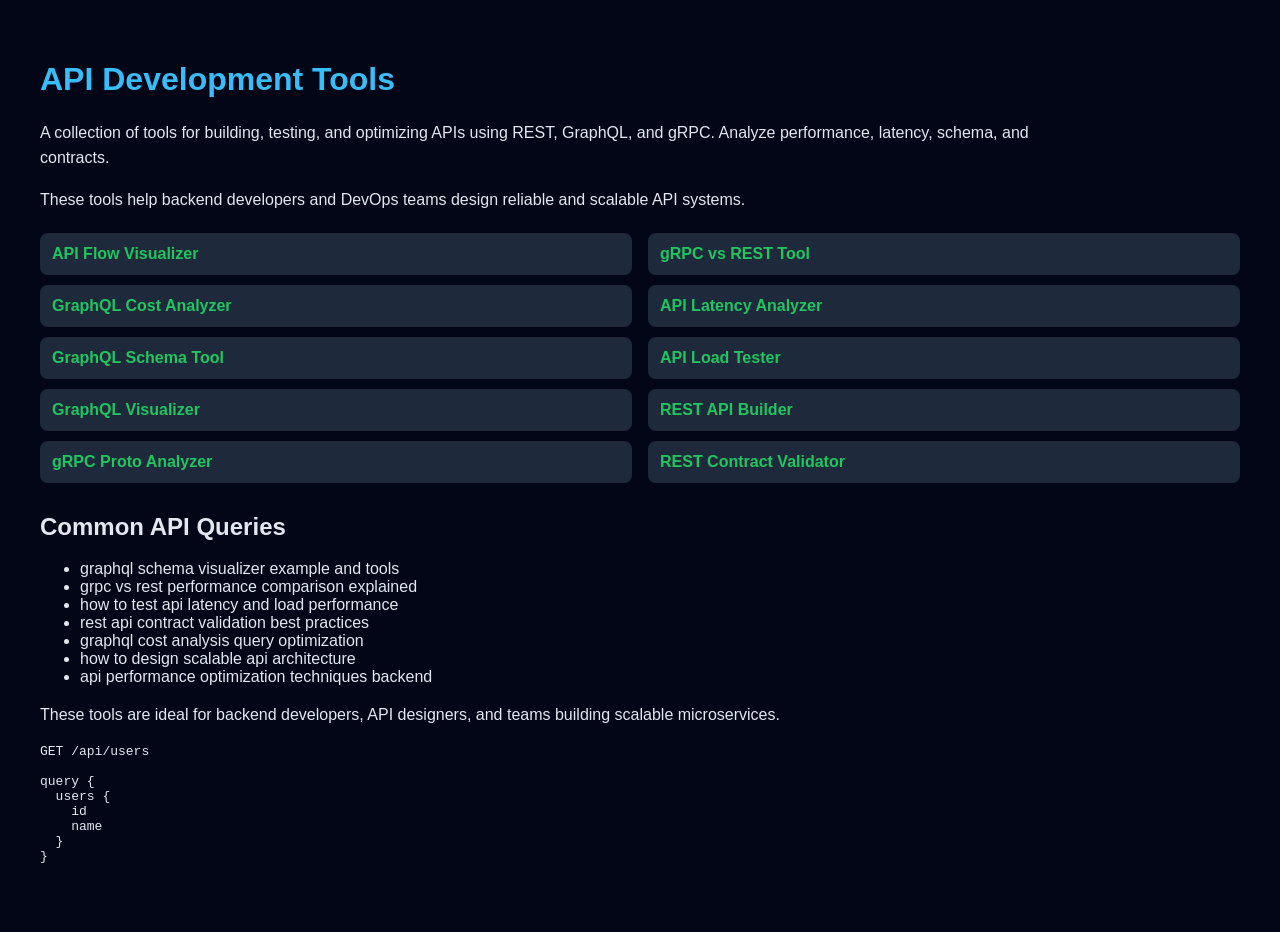
==== index.html @ 24e23ec4 "Initial commit" ====
<!DOCTYPE html>
<html lang="en">
<head>
  <meta charset="UTF-8">
  <title>API Tools – REST, GraphQL, gRPC & Performance Testing</title>
  <meta name="viewport" content="width=device-width, initial-scale=1.0">

  <!-- Google verification -->
  <meta name="google-site-verification" content="QMAlZVgw_jsHfCVlnfvifbkMZy5CKnLXh7m65vo1kLM" />

  <!-- SEO -->
  <meta name="description" content="API tools for REST, GraphQL, and gRPC development. Analyze latency, load, contracts, schema, and performance.">
  <meta name="keywords" content="api tools, graphql schema visualizer, grpc vs rest comparison, api latency testing tool, rest api builder, graphql cost analysis">

  <!-- AdSense -->
  <meta name="google-adsense-account" content="ca-pub-XXXXXXXXXXXXXXXX">

  <!-- Open Graph -->
  <meta property="og:title" content="API Tools – REST, GraphQL & gRPC Analysis">
  <meta property="og:description" content="Build, test, and optimize APIs with performance and schema tools.">
  <meta property="og:type" content="website">

  <style>
    body {
      font-family: Arial, sans-serif;
      background: #020617;
      color: #e2e8f0;
      margin: 0;
      padding: 40px;
    }
    h1 {
      color: #38bdf8;
    }
    p {
      max-width: 1000px;
      line-height: 1.6;
    }
    .tools {
      columns: 2;
      margin-top: 20px;
    }
    .tool {
      background: #1e293b;
      padding: 12px;
      margin-bottom: 10px;
      border-radius: 8px;
      break-inside: avoid;
      transition: 0.2s;
    }
    .tool:hover {
      background: #334155;
    }
    a {
      color: #22c55e;
      text-decoration: none;
      font-weight: bold;
    }
  </style>
</head>
<body>

  <h1>API Development Tools</h1>

  <p>
    A collection of tools for building, testing, and optimizing APIs using REST,
    GraphQL, and gRPC. Analyze performance, latency, schema, and contracts.
  </p>

  <p>
    These tools help backend developers and DevOps teams
    design reliable and scalable API systems.
  </p>

  <div class="tools">

    <div class="tool"><a href="./flow/">API Flow Visualizer</a></div>
    <div class="tool"><a href="./graphql-cost/">GraphQL Cost Analyzer</a></div>
    <div class="tool"><a href="./graphql-schema/">GraphQL Schema Tool</a></div>
    <div class="tool"><a href="./graphql-visualizer/">GraphQL Visualizer</a></div>
    <div class="tool"><a href="./grpc-proto/">gRPC Proto Analyzer</a></div>
    <div class="tool"><a href="./grpc-rest/">gRPC vs REST Tool</a></div>
    <div class="tool"><a href="./latency/">API Latency Analyzer</a></div>
    <div class="tool"><a href="./load/">API Load Tester</a></div>
    <div class="tool"><a href="./rest-builder/">REST API Builder</a></div>
    <div class="tool"><a href="./rest-contract/">REST Contract Validator</a></div>

  </div>

  <!-- SEO LONG TAIL -->
  <h2>Common API Queries</h2>

  <ul>
    <li>graphql schema visualizer example and tools</li>
    <li>grpc vs rest performance comparison explained</li>
    <li>how to test api latency and load performance</li>
    <li>rest api contract validation best practices</li>
    <li>graphql cost analysis query optimization</li>
    <li>how to design scalable api architecture</li>
    <li>api performance optimization techniques backend</li>
  </ul>

  <p>
    These tools are ideal for backend developers, API designers,
    and teams building scalable microservices.
  </p>

  <!-- snippet -->
  <pre>
GET /api/users

query {
  users {
    id
    name
  }
}
  </pre>

</body>
</html>
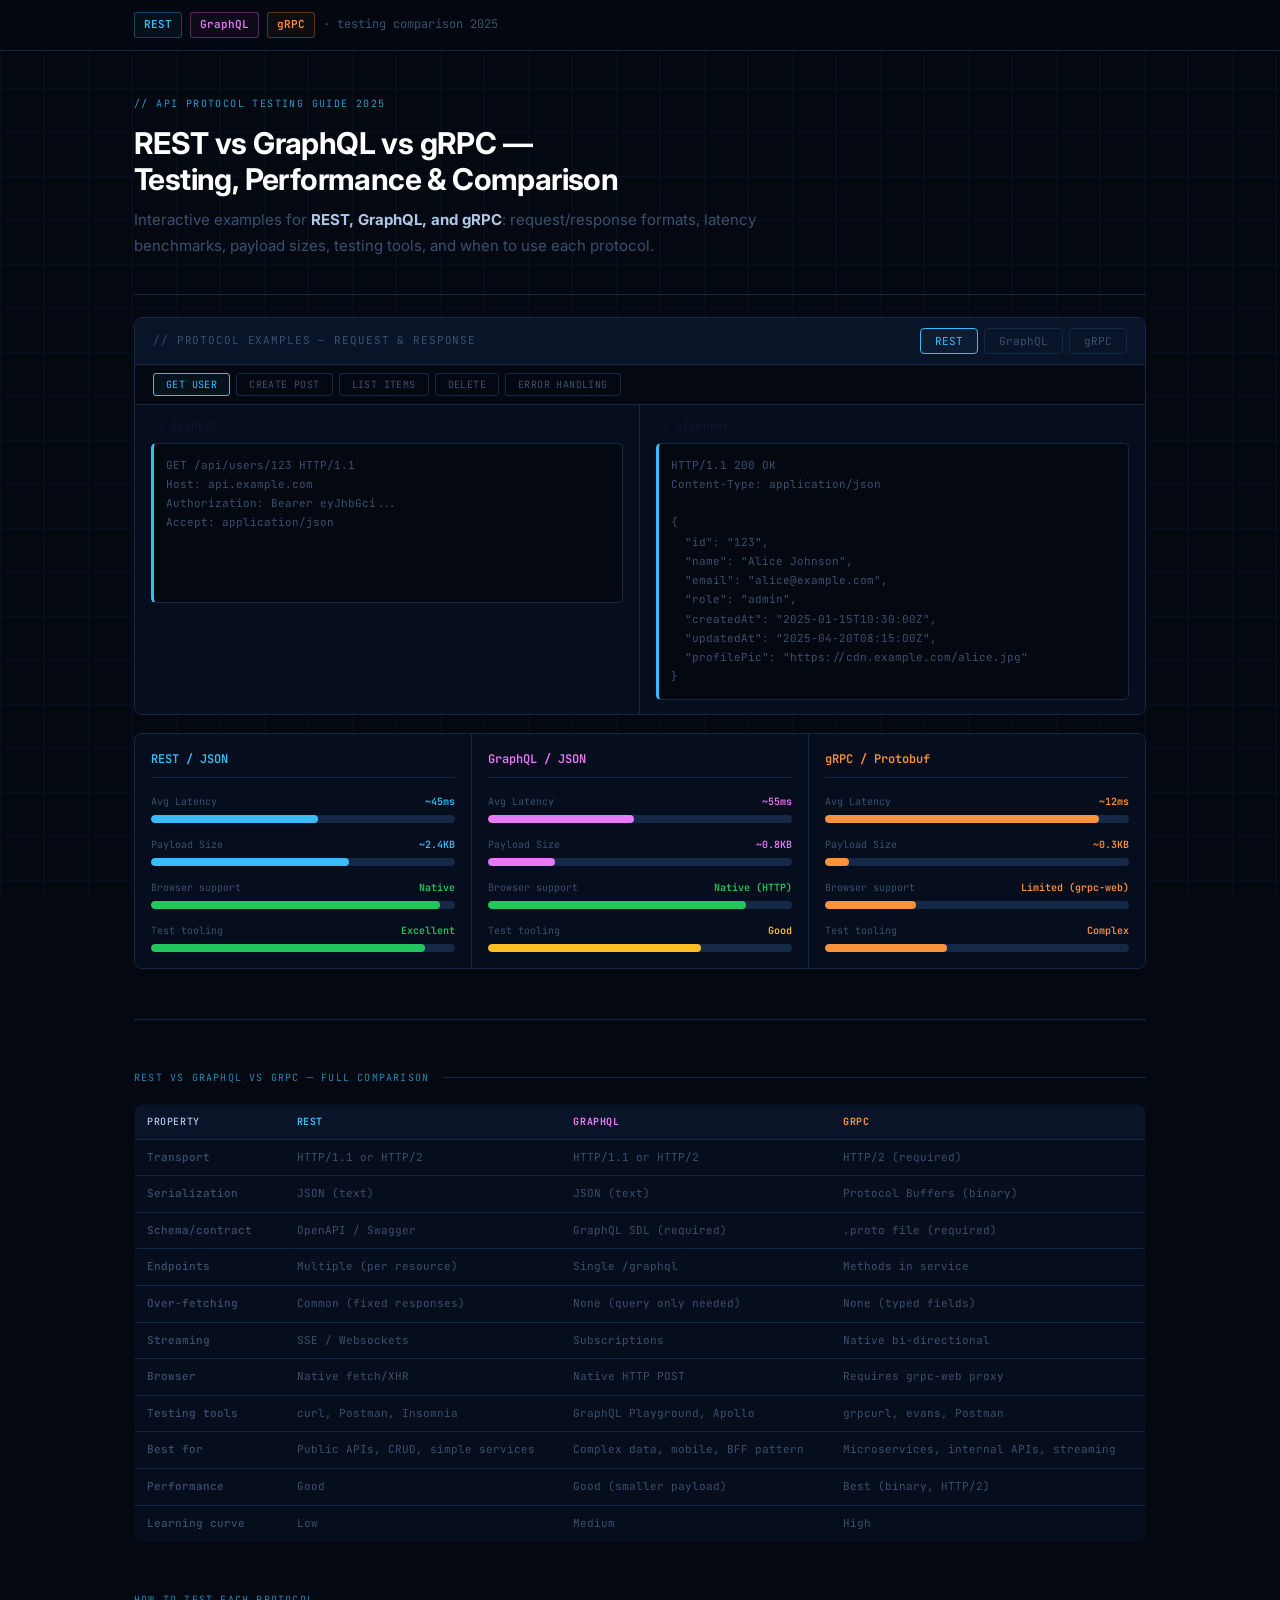
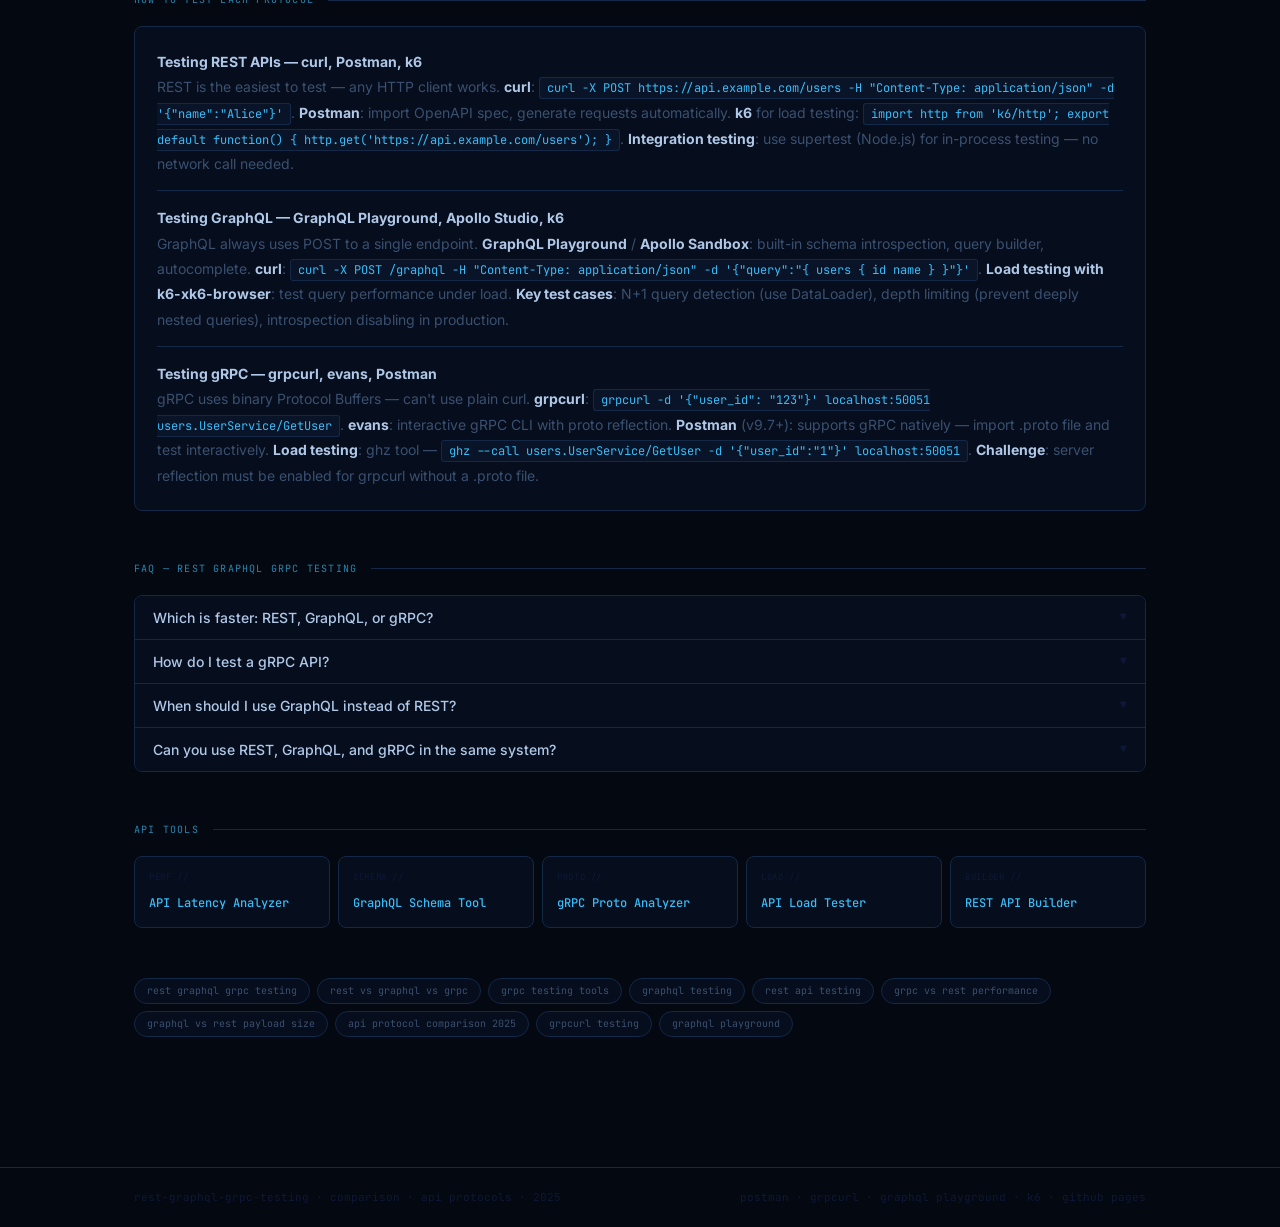
==== commit 1ebadb87: "Actualizar index.html" ====
--- a/index.html
+++ b/index.html
@@ -1,120 +1,844 @@
 <!DOCTYPE html>
+
 <html lang="en">
 <head>
-  <meta charset="UTF-8">
-  <title>API Tools – REST, GraphQL, gRPC & Performance Testing</title>
-  <meta name="viewport" content="width=device-width, initial-scale=1.0">
-
-  <!-- Google verification -->
-  <meta name="google-site-verification" content="QMAlZVgw_jsHfCVlnfvifbkMZy5CKnLXh7m65vo1kLM" />
-
-  <!-- SEO -->
-  <meta name="description" content="API tools for REST, GraphQL, and gRPC development. Analyze latency, load, contracts, schema, and performance.">
-  <meta name="keywords" content="api tools, graphql schema visualizer, grpc vs rest comparison, api latency testing tool, rest api builder, graphql cost analysis">
-
-  <!-- AdSense -->
-  <meta name="google-adsense-account" content="ca-pub-XXXXXXXXXXXXXXXX">
-
-  <!-- Open Graph -->
-  <meta property="og:title" content="API Tools – REST, GraphQL & gRPC Analysis">
-  <meta property="og:description" content="Build, test, and optimize APIs with performance and schema tools.">
-  <meta property="og:type" content="website">
-
-  <style>
-    body {
-      font-family: Arial, sans-serif;
-      background: #020617;
-      color: #e2e8f0;
-      margin: 0;
-      padding: 40px;
+<meta charset="UTF-8">
+<meta name="viewport" content="width=device-width, initial-scale=1.0">
+<meta name="google-site-verification" content="PkLa_ViOo6FAHpvh8SacceMb95o9tePRdrqLNBz9X1M" />
+<meta name="robots" content="index, follow">
+
+<title>REST vs GraphQL vs gRPC Testing – Interactive Comparison Tool &amp; Performance Guide (2025)</title>
+
+<meta name="description" content="REST vs GraphQL vs gRPC testing comparison 2025. Interactive tool: compare request/response formats, latency benchmarks, payload sizes, and use cases. Includes test examples for all three API protocols.">
+
+<meta name="keywords" content="rest graphql grpc testing, rest vs graphql vs grpc, graphql grpc rest comparison, api protocol comparison, grpc testing, graphql testing, rest api testing, rest vs grpc performance, graphql vs rest performance, api testing tools 2025">
+
+<link rel="canonical" href="https://franrivalbigprojects.github.io/api-tools/">
+
+<meta property="og:title" content="REST vs GraphQL vs gRPC Testing – Interactive Comparison 2025">
+<meta property="og:description" content="Compare REST, GraphQL, and gRPC: request formats, performance benchmarks, payload size, and testing approaches. Interactive examples for all three protocols.">
+<meta property="og:type" content="website">
+
+<link rel="preconnect" href="https://fonts.googleapis.com">
+<link rel="preconnect" href="https://fonts.gstatic.com" crossorigin>
+<link href="https://fonts.googleapis.com/css2?family=JetBrains+Mono:wght@400;500;600&family=Inter:wght@400;500;600;700&display=swap" rel="stylesheet">
+
+<style>
+:root {
+  --bg: #040810;
+  --surface: #060d1c;
+  --surface2: #0a1428;
+  --border: #0e1e38;
+  --border2: #142848;
+  --rest: #38bdf8;
+  --rest-dim: rgba(56,189,248,0.10);
+  --rest-dim2: rgba(56,189,248,0.05);
+  --gql: #e879f9;
+  --gql-dim: rgba(232,121,249,0.10);
+  --gql-dim2: rgba(232,121,249,0.05);
+  --grpc: #fb923c;
+  --grpc-dim: rgba(251,146,60,0.10);
+  --grpc-dim2: rgba(251,146,60,0.05);
+  --green: #22c55e;
+  --green-dim2: rgba(34,197,94,0.05);
+  --yellow: #fbbf24;
+  --yellow-dim: rgba(251,191,36,0.08);
+  --text: #b0c8e8;
+  --text-muted: #3a5070;
+  --text-dim: #0f1838;
+  --mono: 'JetBrains Mono', monospace;
+  --sans: 'Inter', sans-serif;
+  --r: 8px;
+}
+
+* { box-sizing: border-box; margin: 0; padding: 0; }
+
+body {
+  font-family: var(--sans);
+  background: var(--bg);
+  color: var(--text);
+  min-height: 100vh;
+  line-height: 1.6;
+}
+
+body::after {
+  content: "";
+  position: fixed;
+  inset: 0;
+  background-image:
+    linear-gradient(var(--border) 1px, transparent 1px),
+    linear-gradient(90deg, var(--border) 1px, transparent 1px);
+  background-size: 44px 44px;
+  opacity: 0.4;
+  pointer-events: none;
+  z-index: 0;
+}
+
+header {
+  border-bottom: 1px solid var(--border2);
+  position: sticky;
+  top: 0;
+  z-index: 100;
+  background: rgba(4,8,16,0.97);
+  backdrop-filter: blur(12px);
+}
+
+.header-inner {
+  max-width: 1060px;
+  margin: 0 auto;
+  padding: 0 24px;
+  height: 50px;
+  display: flex;
+  align-items: center;
+  gap: 8px;
+  position: relative;
+  z-index: 1;
+}
+
+.logo-pill {
+  font-family: var(--mono);
+  font-size: 11px;
+  font-weight: 600;
+  padding: 3px 9px;
+  border-radius: 3px;
+  border: 1px solid;
+}
+
+.lp-rest { color: var(--rest); background: var(--rest-dim2); border-color: rgba(56,189,248,0.3); }
+.lp-gql  { color: var(--gql);  background: var(--gql-dim2);  border-color: rgba(232,121,249,0.3); }
+.lp-grpc { color: var(--grpc); background: var(--grpc-dim2); border-color: rgba(251,146,60,0.3); }
+.logo-text { font-family: var(--mono); font-size: 12px; color: var(--text-muted); }
+
+.wrapper {
+  max-width: 1060px;
+  margin: 0 auto;
+  padding: 0 24px 80px;
+  position: relative;
+  z-index: 1;
+}
+
+.hero {
+  padding: 44px 0 24px;
+  border-bottom: 1px solid var(--border2);
+  margin-bottom: 22px;
+}
+
+.hero-eyebrow {
+  font-family: var(--mono);
+  font-size: 10px;
+  letter-spacing: 0.14em;
+  text-transform: uppercase;
+  color: var(--rest);
+  margin-bottom: 12px;
+  opacity: 0.8;
+}
+
+h1 {
+  font-size: clamp(22px, 3.2vw, 30px);
+  font-weight: 700;
+  color: #fff;
+  margin-bottom: 10px;
+  letter-spacing: -0.02em;
+  line-height: 1.2;
+}
+
+.hero-sub {
+  font-size: 15px;
+  color: var(--text-muted);
+  max-width: 640px;
+  line-height: 1.75;
+}
+
+.hero-sub strong { color: var(--text); }
+
+/* PROTOCOL SELECTOR */
+.tool-shell {
+  background: var(--surface);
+  border: 1px solid var(--border2);
+  border-radius: var(--r);
+  overflow: hidden;
+  margin-bottom: 18px;
+}
+
+.tool-topbar {
+  background: var(--surface2);
+  border-bottom: 1px solid var(--border2);
+  padding: 10px 18px;
+  display: flex;
+  align-items: center;
+  justify-content: space-between;
+  flex-wrap: wrap;
+  gap: 8px;
+}
+
+.topbar-label {
+  font-family: var(--mono);
+  font-size: 11px;
+  color: var(--text-muted);
+  text-transform: uppercase;
+  letter-spacing: 0.08em;
+}
+
+.proto-tabs {
+  display: flex;
+  gap: 6px;
+}
+
+.proto-btn {
+  font-family: var(--mono);
+  font-size: 11px;
+  padding: 5px 14px;
+  border-radius: 4px;
+  border: 1px solid var(--border2);
+  cursor: pointer;
+  background: transparent;
+  color: var(--text-muted);
+  transition: all 0.15s;
+}
+
+.proto-btn:hover { color: var(--text); }
+.proto-btn.active-rest { border-color: var(--rest); background: var(--rest-dim2); color: var(--rest); }
+.proto-btn.active-gql  { border-color: var(--gql);  background: var(--gql-dim2);  color: var(--gql); }
+.proto-btn.active-grpc { border-color: var(--grpc); background: var(--grpc-dim2); color: var(--grpc); }
+
+.scenario-row {
+  display: flex;
+  gap: 6px;
+  padding: 8px 18px;
+  border-bottom: 1px solid var(--border2);
+  background: var(--bg);
+  flex-wrap: wrap;
+}
+
+.scen-btn {
+  font-family: var(--mono);
+  font-size: 10px;
+  padding: 4px 12px;
+  border-radius: 3px;
+  border: 1px solid var(--border2);
+  cursor: pointer;
+  background: transparent;
+  color: var(--text-muted);
+  transition: all 0.15s;
+  text-transform: uppercase;
+  letter-spacing: 0.04em;
+}
+
+.scen-btn:hover { border-color: var(--rest); color: var(--text); }
+.scen-btn.active { border-color: var(--rest); background: var(--rest-dim2); color: var(--rest); }
+
+.example-split {
+  display: grid;
+  grid-template-columns: 1fr 1fr;
+}
+
+.ex-pane {
+  padding: 14px 16px;
+  border-right: 1px solid var(--border2);
+}
+
+.ex-pane:last-child { border-right: none; }
+
+.ex-head {
+  font-family: var(--mono);
+  font-size: 10px;
+  text-transform: uppercase;
+  letter-spacing: 0.07em;
+  color: var(--text-dim);
+  margin-bottom: 8px;
+}
+
+.code-block {
+  background: var(--bg);
+  border: 1px solid var(--border2);
+  border-radius: 5px;
+  padding: 12px;
+  font-family: var(--mono);
+  font-size: 11px;
+  line-height: 1.75;
+  overflow-x: auto;
+  white-space: pre;
+  color: var(--text-muted);
+  min-height: 160px;
+}
+
+.ck { color: var(--rest); }
+.cg { color: var(--gql); }
+.co { color: var(--grpc); }
+.cs { color: var(--yellow); }
+.cm { color: var(--text-dim); }
+.cv { color: var(--green); }
+
+/* BENCHMARK BARS */
+.bench-grid {
+  display: grid;
+  grid-template-columns: 1fr 1fr 1fr;
+  gap: 1px;
+  background: var(--border2);
+  border: 1px solid var(--border2);
+  border-radius: var(--r);
+  overflow: hidden;
+  margin-bottom: 18px;
+}
+
+.bench-col {
+  background: var(--surface);
+  padding: 16px;
+}
+
+.bc-head {
+  font-family: var(--mono);
+  font-size: 12px;
+  font-weight: 600;
+  margin-bottom: 16px;
+  padding-bottom: 8px;
+  border-bottom: 1px solid var(--border2);
+}
+
+.bench-row { margin-bottom: 14px; }
+.bench-row:last-child { margin-bottom: 0; }
+
+.br-label {
+  font-family: var(--mono);
+  font-size: 10px;
+  color: var(--text-muted);
+  display: flex;
+  justify-content: space-between;
+  margin-bottom: 5px;
+}
+
+.br-val { font-weight: 600; }
+
+.br-track {
+  width: 100%;
+  height: 8px;
+  background: var(--border2);
+  border-radius: 4px;
+  overflow: hidden;
+}
+
+.br-fill {
+  height: 100%;
+  border-radius: 4px;
+  transition: width 0.8s ease;
+}
+
+/* COMPARISON TABLE */
+.cmp-table {
+  width: 100%;
+  border-collapse: collapse;
+  background: var(--surface);
+  border-radius: var(--r);
+  overflow: hidden;
+  border: 1px solid var(--border2);
+  margin-bottom: 14px;
+}
+
+.cmp-table th, .cmp-table td {
+  padding: 9px 12px;
+  text-align: left;
+  font-family: var(--mono);
+  font-size: 11px;
+  border-bottom: 1px solid var(--border2);
+}
+
+.cmp-table th {
+  background: var(--surface2);
+  font-size: 10px;
+  text-transform: uppercase;
+  letter-spacing: 0.06em;
+}
+
+.cmp-table th.th-rest { color: var(--rest); }
+.cmp-table th.th-gql  { color: var(--gql); }
+.cmp-table th.th-grpc { color: var(--grpc); }
+.cmp-table td { color: var(--text-muted); }
+.cmp-table tr:last-child td { border-bottom: none; }
+.cmp-table tr:hover td { background: rgba(56,189,248,0.02); }
+.td-feat { color: var(--text); font-weight: 500; width: 150px; }
+
+/* SECTION */
+hr.divider { border: none; border-top: 1px solid var(--border2); margin: 50px 0; }
+.content-section { margin-bottom: 50px; }
+
+.sec-head {
+  display: flex;
+  align-items: center;
+  gap: 14px;
+  margin-bottom: 18px;
+}
+
+.sec-label {
+  font-family: var(--mono);
+  font-size: 10px;
+  text-transform: uppercase;
+  letter-spacing: 0.12em;
+  color: var(--rest);
+  white-space: nowrap;
+  opacity: 0.7;
+}
+
+.sec-rule { flex: 1; height: 1px; background: var(--border2); }
+
+p { font-size: 14px; color: var(--text-muted); line-height: 1.8; margin-bottom: 10px; max-width: 820px; }
+p strong { color: var(--text); }
+
+code {
+  font-family: var(--mono);
+  font-size: 12px;
+  background: var(--surface2);
+  color: var(--rest);
+  padding: 2px 7px;
+  border-radius: 3px;
+  border: 1px solid var(--border2);
+}
+
+.dense-block {
+  background: var(--surface);
+  border: 1px solid var(--border2);
+  border-radius: var(--r);
+  padding: 22px;
+  margin-top: 14px;
+}
+
+.dense-block p { margin-bottom: 14px; padding-bottom: 14px; border-bottom: 1px solid var(--border2); max-width: none; }
+.dense-block p:last-child { margin-bottom: 0; padding-bottom: 0; border-bottom: none; }
+
+.faq-list { margin-top: 14px; border: 1px solid var(--border2); border-radius: var(--r); overflow: hidden; }
+.faq-item { border-bottom: 1px solid var(--border2); }
+.faq-item:last-child { border-bottom: none; }
+
+.faq-q {
+  width: 100%;
+  text-align: left;
+  background: var(--surface);
+  border: none;
+  padding: 13px 18px;
+  font-size: 14px;
+  font-weight: 500;
+  color: var(--text);
+  font-family: var(--sans);
+  cursor: pointer;
+  display: flex;
+  justify-content: space-between;
+  align-items: center;
+  gap: 12px;
+  transition: background 0.15s;
+}
+
+.faq-q:hover { background: var(--rest-dim2); }
+.faq-arrow { font-family: var(--mono); font-size: 11px; color: var(--text-dim); transition: transform 0.2s; flex-shrink: 0; }
+.faq-item.open .faq-arrow { transform: rotate(180deg); }
+
+.faq-a {
+  display: none;
+  padding: 0 18px 14px;
+  font-size: 13px;
+  color: var(--text-muted);
+  line-height: 1.75;
+  border-top: 1px solid var(--border2);
+  background: var(--bg);
+}
+
+.faq-item.open .faq-a { display: block; }
+.faq-a code { color: var(--rest); background: var(--rest-dim2); }
+
+.subtools-grid {
+  display: grid;
+  grid-template-columns: repeat(auto-fill, minmax(180px, 1fr));
+  gap: 8px;
+  margin-top: 12px;
+}
+
+.stl {
+  background: var(--surface);
+  border: 1px solid var(--border2);
+  border-radius: var(--r);
+  padding: 12px 14px;
+  text-decoration: none;
+  display: block;
+  transition: border-color 0.15s;
+}
+
+.stl:hover { border-color: rgba(56,189,248,0.3); }
+.stl-eye  { font-family: var(--mono); font-size: 9px; color: var(--text-dim); text-transform: uppercase; letter-spacing: 0.07em; margin-bottom: 4px; }
+.stl-name { font-family: var(--mono); font-size: 12px; color: var(--rest); font-weight: 500; }
+
+.tag-cloud { display: flex; flex-wrap: wrap; gap: 7px; margin-bottom: 50px; }
+.tag {
+  font-family: var(--mono); font-size: 10px; color: var(--text-muted);
+  background: var(--surface); border: 1px solid var(--border2);
+  border-radius: 100px; padding: 4px 12px; cursor: default;
+}
+.tag:hover { color: var(--rest); border-color: rgba(56,189,248,0.3); }
+
+footer { border-top: 1px solid var(--border2); padding: 20px 0; position: relative; z-index: 1; }
+.footer-inner {
+  max-width: 1060px; margin: 0 auto; padding: 0 24px;
+  display: flex; justify-content: space-between; align-items: center;
+  flex-wrap: wrap; gap: 8px;
+}
+footer p { font-family: var(--mono); font-size: 11px; color: var(--text-dim); margin: 0; }
+
+@media (max-width: 640px) {
+  .example-split { grid-template-columns: 1fr; }
+  .bench-grid { grid-template-columns: 1fr; }
+  .ex-pane { border-right: none; border-bottom: 1px solid var(--border2); }
+}
+</style>
+
+<script type="application/ld+json">
+{"@context":"https://schema.org","@type":"TechArticle","headline":"REST vs GraphQL vs gRPC Testing – Comparison Guide 2025","description":"Complete comparison of REST, GraphQL, and gRPC for API testing. Request/response formats, latency benchmarks, payload sizes, testing tools, and use case recommendations.","keywords":"rest graphql grpc testing, rest vs graphql vs grpc, graphql vs rest performance, grpc testing, graphql testing, rest api testing"}
+</script>
+
+<script type="application/ld+json">
+{"@context":"https://schema.org","@type":"FAQPage","mainEntity":[{"@type":"Question","name":"What is the difference between REST, GraphQL, and gRPC?","acceptedAnswer":{"@type":"Answer","text":"REST, GraphQL, and gRPC are different API protocols serving different needs. REST uses HTTP verbs (GET, POST, PUT, DELETE) with URL-based resources and JSON responses — simplest to build and test, widely supported. GraphQL uses a single endpoint with a query language — clients specify exactly what data they need, eliminating over-fetching. gRPC uses Protocol Buffers (binary serialization) over HTTP/2 — fastest performance (2-10x faster than REST/GraphQL), but harder to test and debug due to binary format. Choose REST for public APIs, GraphQL for complex data requirements, gRPC for internal microservice communication."}},{"@type":"Question","name":"Which is faster: REST, GraphQL, or gRPC?","acceptedAnswer":{"@type":"Answer","text":"gRPC is the fastest API protocol — Protocol Buffers (protobuf) binary serialization is 3-10x more compact than JSON, and HTTP/2 multiplexing reduces connection overhead. In benchmarks, gRPC is typically 2-7x faster than REST JSON and 3-8x faster than GraphQL JSON for the same data. However, gRPC cannot be tested in a browser directly and requires specific tooling. REST and GraphQL are similar in performance, but GraphQL can reduce payload size by 40-80% by requesting only needed fields, improving effective throughput."}}]}
+</script>
+
+</head>
+
+<body>
+<header>
+  <div class="header-inner">
+    <span class="logo-pill lp-rest">REST</span>
+    <span class="logo-pill lp-gql">GraphQL</span>
+    <span class="logo-pill lp-grpc">gRPC</span>
+    <span class="logo-text">&middot; testing comparison 2025</span>
+  </div>
+</header>
+
+<div class="wrapper">
+
+  <section class="hero">
+    <p class="hero-eyebrow">// API Protocol Testing Guide 2025</p>
+    <h1>REST vs GraphQL vs gRPC —<br>Testing, Performance &amp; Comparison</h1>
+    <p class="hero-sub">
+      Interactive examples for <strong>REST, GraphQL, and gRPC</strong>: request/response formats, latency benchmarks, payload sizes, testing tools, and when to use each protocol.
+    </p>
+  </section>
+
+  <!-- INTERACTIVE EXAMPLES -->
+
+  <div class="tool-shell">
+    <div class="tool-topbar">
+      <span class="topbar-label">// Protocol Examples — Request &amp; Response</span>
+      <div class="proto-tabs">
+        <button class="proto-btn active-rest" id="btnREST" onclick="setProto('REST',this)">REST</button>
+        <button class="proto-btn" id="btnGQL" onclick="setProto('GraphQL',this)">GraphQL</button>
+        <button class="proto-btn" id="btnGRPC" onclick="setProto('gRPC',this)">gRPC</button>
+      </div>
+    </div>
+
+
+<div class="scenario-row">
+  <button class="scen-btn active" onclick="setScenario('getUser',this)">Get User</button>
+  <button class="scen-btn" onclick="setScenario('createPost',this)">Create Post</button>
+  <button class="scen-btn" onclick="setScenario('listItems',this)">List Items</button>
+  <button class="scen-btn" onclick="setScenario('delete',this)">Delete</button>
+  <button class="scen-btn" onclick="setScenario('error',this)">Error Handling</button>
+</div>
+
+<div class="example-split">
+  <div class="ex-pane">
+    <div class="ex-head" id="reqHead">// Request</div>
+    <div class="code-block" id="reqBlock"></div>
+  </div>
+  <div class="ex-pane">
+    <div class="ex-head" id="resHead">// Response</div>
+    <div class="code-block" id="resBlock"></div>
+  </div>
+</div>
+
+
+  </div>
+
+  <!-- BENCHMARKS -->
+
+  <div class="bench-grid">
+    <div class="bench-col">
+      <div class="bc-head" style="color:var(--rest)">REST / JSON</div>
+      <div class="bench-row">
+        <div class="br-label"><span>Avg Latency</span><span class="br-val" style="color:var(--rest)">~45ms</span></div>
+        <div class="br-track"><div class="br-fill" style="background:var(--rest);width:55%;"></div></div>
+      </div>
+      <div class="bench-row">
+        <div class="br-label"><span>Payload Size</span><span class="br-val" style="color:var(--rest)">~2.4KB</span></div>
+        <div class="br-track"><div class="br-fill" style="background:var(--rest);width:65%;"></div></div>
+      </div>
+      <div class="bench-row">
+        <div class="br-label"><span>Browser support</span><span class="br-val" style="color:var(--green)">Native</span></div>
+        <div class="br-track"><div class="br-fill" style="background:var(--green);width:95%;"></div></div>
+      </div>
+      <div class="bench-row">
+        <div class="br-label"><span>Test tooling</span><span class="br-val" style="color:var(--green)">Excellent</span></div>
+        <div class="br-track"><div class="br-fill" style="background:var(--green);width:90%;"></div></div>
+      </div>
+    </div>
+    <div class="bench-col">
+      <div class="bc-head" style="color:var(--gql)">GraphQL / JSON</div>
+      <div class="bench-row">
+        <div class="br-label"><span>Avg Latency</span><span class="br-val" style="color:var(--gql)">~55ms</span></div>
+        <div class="br-track"><div class="br-fill" style="background:var(--gql);width:48%;"></div></div>
+      </div>
+      <div class="bench-row">
+        <div class="br-label"><span>Payload Size</span><span class="br-val" style="color:var(--gql)">~0.8KB</span></div>
+        <div class="br-track"><div class="br-fill" style="background:var(--gql);width:22%;"></div></div>
+      </div>
+      <div class="bench-row">
+        <div class="br-label"><span>Browser support</span><span class="br-val" style="color:var(--green)">Native (HTTP)</span></div>
+        <div class="br-track"><div class="br-fill" style="background:var(--green);width:85%;"></div></div>
+      </div>
+      <div class="bench-row">
+        <div class="br-label"><span>Test tooling</span><span class="br-val" style="color:var(--yellow)">Good</span></div>
+        <div class="br-track"><div class="br-fill" style="background:var(--yellow);width:70%;"></div></div>
+      </div>
+    </div>
+    <div class="bench-col">
+      <div class="bc-head" style="color:var(--grpc)">gRPC / Protobuf</div>
+      <div class="bench-row">
+        <div class="br-label"><span>Avg Latency</span><span class="br-val" style="color:var(--grpc)">~12ms</span></div>
+        <div class="br-track"><div class="br-fill" style="background:var(--grpc);width:90%;"></div></div>
+      </div>
+      <div class="bench-row">
+        <div class="br-label"><span>Payload Size</span><span class="br-val" style="color:var(--grpc)">~0.3KB</span></div>
+        <div class="br-track"><div class="br-fill" style="background:var(--grpc);width:8%;"></div></div>
+      </div>
+      <div class="bench-row">
+        <div class="br-label"><span>Browser support</span><span class="br-val" style="color:var(--grpc)">Limited (grpc-web)</span></div>
+        <div class="br-track"><div class="br-fill" style="background:var(--grpc);width:30%;"></div></div>
+      </div>
+      <div class="bench-row">
+        <div class="br-label"><span>Test tooling</span><span class="br-val" style="color:var(--grpc)">Complex</span></div>
+        <div class="br-track"><div class="br-fill" style="background:var(--grpc);width:40%;"></div></div>
+      </div>
+    </div>
+  </div>
+
+  <hr class="divider">
+
+  <!-- COMPARISON TABLE -->
+
+  <section class="content-section">
+    <div class="sec-head">
+      <span class="sec-label">REST vs GraphQL vs gRPC — full comparison</span>
+      <span class="sec-rule"></span>
+    </div>
+    <table class="cmp-table">
+      <thead>
+        <tr>
+          <th class="td-feat">Property</th>
+          <th class="th-rest">REST</th>
+          <th class="th-gql">GraphQL</th>
+          <th class="th-grpc">gRPC</th>
+        </tr>
+      </thead>
+      <tbody>
+        <tr><td class="td-feat">Transport</td><td>HTTP/1.1 or HTTP/2</td><td>HTTP/1.1 or HTTP/2</td><td>HTTP/2 (required)</td></tr>
+        <tr><td class="td-feat">Serialization</td><td>JSON (text)</td><td>JSON (text)</td><td>Protocol Buffers (binary)</td></tr>
+        <tr><td class="td-feat">Schema/contract</td><td>OpenAPI / Swagger</td><td>GraphQL SDL (required)</td><td>.proto file (required)</td></tr>
+        <tr><td class="td-feat">Endpoints</td><td>Multiple (per resource)</td><td>Single /graphql</td><td>Methods in service</td></tr>
+        <tr><td class="td-feat">Over-fetching</td><td>Common (fixed responses)</td><td>None (query only needed)</td><td>None (typed fields)</td></tr>
+        <tr><td class="td-feat">Streaming</td><td>SSE / Websockets</td><td>Subscriptions</td><td>Native bi-directional</td></tr>
+        <tr><td class="td-feat">Browser</td><td>Native fetch/XHR</td><td>Native HTTP POST</td><td>Requires grpc-web proxy</td></tr>
+        <tr><td class="td-feat">Testing tools</td><td>curl, Postman, Insomnia</td><td>GraphQL Playground, Apollo</td><td>grpcurl, evans, Postman</td></tr>
+        <tr><td class="td-feat">Best for</td><td>Public APIs, CRUD, simple services</td><td>Complex data, mobile, BFF pattern</td><td>Microservices, internal APIs, streaming</td></tr>
+        <tr><td class="td-feat">Performance</td><td>Good</td><td>Good (smaller payload)</td><td>Best (binary, HTTP/2)</td></tr>
+        <tr><td class="td-feat">Learning curve</td><td>Low</td><td>Medium</td><td>High</td></tr>
+      </tbody>
+    </table>
+  </section>
+
+  <!-- TESTING GUIDE -->
+
+  <section class="content-section">
+    <div class="sec-head">
+      <span class="sec-label">How to test each protocol</span>
+      <span class="sec-rule"></span>
+    </div>
+    <div class="dense-block">
+      <p><strong>Testing REST APIs — curl, Postman, k6</strong><br>
+      REST is the easiest to test — any HTTP client works. <strong>curl</strong>: <code>curl -X POST https://api.example.com/users -H "Content-Type: application/json" -d '{"name":"Alice"}'</code>. <strong>Postman</strong>: import OpenAPI spec, generate requests automatically. <strong>k6</strong> for load testing: <code>import http from 'k6/http'; export default function() { http.get('https://api.example.com/users'); }</code>. <strong>Integration testing</strong>: use supertest (Node.js) for in-process testing — no network call needed.</p>
+      <p><strong>Testing GraphQL — GraphQL Playground, Apollo Studio, k6</strong><br>
+      GraphQL always uses POST to a single endpoint. <strong>GraphQL Playground</strong> / <strong>Apollo Sandbox</strong>: built-in schema introspection, query builder, autocomplete. <strong>curl</strong>: <code>curl -X POST /graphql -H "Content-Type: application/json" -d '{"query":"{ users { id name } }"}'</code>. <strong>Load testing with k6-xk6-browser</strong>: test query performance under load. <strong>Key test cases</strong>: N+1 query detection (use DataLoader), depth limiting (prevent deeply nested queries), introspection disabling in production.</p>
+      <p><strong>Testing gRPC — grpcurl, evans, Postman</strong><br>
+      gRPC uses binary Protocol Buffers — can't use plain curl. <strong>grpcurl</strong>: <code>grpcurl -d '{"user_id": "123"}' localhost:50051 users.UserService/GetUser</code>. <strong>evans</strong>: interactive gRPC CLI with proto reflection. <strong>Postman</strong> (v9.7+): supports gRPC natively — import .proto file and test interactively. <strong>Load testing</strong>: ghz tool — <code>ghz --call users.UserService/GetUser -d '{"user_id":"1"}' localhost:50051</code>. <strong>Challenge</strong>: server reflection must be enabled for grpcurl without a .proto file.</p>
+    </div>
+  </section>
+
+  <!-- FAQ -->
+
+  <section class="content-section">
+    <div class="sec-head">
+      <span class="sec-label">FAQ — REST GraphQL gRPC testing</span>
+      <span class="sec-rule"></span>
+    </div>
+    <div class="faq-list">
+      <div class="faq-item">
+        <button class="faq-q" onclick="toggleFaq(this)">Which is faster: REST, GraphQL, or gRPC?<span class="faq-arrow">&#9660;</span></button>
+        <div class="faq-a"><strong>gRPC is the fastest</strong> — Protocol Buffers binary serialization is 3-10x more compact than JSON, and HTTP/2 multiplexing reduces connection overhead. Typical benchmark: gRPC ~12ms, REST ~45ms, GraphQL ~55ms for equivalent data. However, GraphQL can significantly reduce payload size vs REST by requesting only needed fields — on mobile networks, this often matters more than raw latency. For browser-facing APIs, REST and GraphQL are better choices due to gRPC's limited browser support.</div>
+      </div>
+      <div class="faq-item">
+        <button class="faq-q" onclick="toggleFaq(this)">How do I test a gRPC API?<span class="faq-arrow">&#9660;</span></button>
+        <div class="faq-a"><strong>grpcurl</strong> (like curl for gRPC): <code>grpcurl -plaintext -d '{"user_id":"1"}' localhost:50051 users.UserService/GetUser</code>. Requires server reflection enabled or a .proto file. <strong>evans</strong>: interactive REPL for gRPC testing. <strong>Postman</strong> (v9.7+): GUI gRPC client, import .proto. <strong>ghz</strong> for load testing. For Go: use <code>google.golang.org/grpc/test/bufconn</code> for in-process testing. For Node.js: use <code>@grpc/grpc-js</code> with mock server.</div>
+      </div>
+      <div class="faq-item">
+        <button class="faq-q" onclick="toggleFaq(this)">When should I use GraphQL instead of REST?<span class="faq-arrow">&#9660;</span></button>
+        <div class="faq-a">Choose GraphQL when: (1) <strong>Multiple client types</strong> need different data shapes (mobile vs desktop). (2) <strong>Over-fetching is a problem</strong> — REST returns 20 fields but mobile only needs 3. (3) <strong>Complex relationships</strong> — avoid 4 REST calls by fetching user + posts + comments + likes in one query. (4) <strong>Rapid frontend iteration</strong> — frontend can add fields without backend changes. Avoid GraphQL for: public APIs (REST is simpler), simple CRUD, caching-heavy architectures (REST caches naturally, GraphQL doesn't).</div>
+      </div>
+      <div class="faq-item">
+        <button class="faq-q" onclick="toggleFaq(this)">Can you use REST, GraphQL, and gRPC in the same system?<span class="faq-arrow">&#9660;</span></button>
+        <div class="faq-a">Yes — this is the most common production pattern. A typical architecture: <strong>Public API</strong> = REST (simple, widely supported). <strong>Frontend BFF</strong> = GraphQL (flexible queries from React/mobile). <strong>Internal microservices</strong> = gRPC (performance, streaming, type safety). Example: React app → GraphQL BFF → multiple gRPC microservices → public partner API via REST. The GraphQL layer acts as a translation layer that aggregates gRPC calls from multiple services into a single query.</div>
+      </div>
+    </div>
+  </section>
+
+  <section class="content-section">
+    <div class="sec-head">
+      <span class="sec-label">API tools</span>
+      <span class="sec-rule"></span>
+    </div>
+    <div class="subtools-grid">
+      <a href="latency/" class="stl"><p class="stl-eye">perf //</p><span class="stl-name">API Latency Analyzer</span></a>
+      <a href="graphql-schema/" class="stl"><p class="stl-eye">schema //</p><span class="stl-name">GraphQL Schema Tool</span></a>
+      <a href="grpc-proto/" class="stl"><p class="stl-eye">proto //</p><span class="stl-name">gRPC Proto Analyzer</span></a>
+      <a href="load/" class="stl"><p class="stl-eye">load //</p><span class="stl-name">API Load Tester</span></a>
+      <a href="rest-builder/" class="stl"><p class="stl-eye">builder //</p><span class="stl-name">REST API Builder</span></a>
+    </div>
+  </section>
+
+  <div class="tag-cloud">
+    <span class="tag">rest graphql grpc testing</span>
+    <span class="tag">rest vs graphql vs grpc</span>
+    <span class="tag">grpc testing tools</span>
+    <span class="tag">graphql testing</span>
+    <span class="tag">rest api testing</span>
+    <span class="tag">grpc vs rest performance</span>
+    <span class="tag">graphql vs rest payload size</span>
+    <span class="tag">api protocol comparison 2025</span>
+    <span class="tag">grpcurl testing</span>
+    <span class="tag">graphql playground</span>
+  </div>
+
+</div>
+
+<footer>
+  <div class="footer-inner">
+    <p>rest-graphql-grpc-testing &middot; comparison &middot; api protocols &middot; 2025</p>
+    <p>postman &middot; grpcurl &middot; graphql playground &middot; k6 &middot; github pages</p>
+  </div>
+</footer>
+
+<script>
+var EXAMPLES = {
+  REST: {
+    getUser: {
+      req: 'GET /api/users/123 HTTP/1.1\nHost: api.example.com\nAuthorization: Bearer eyJhbGci...\nAccept: application/json',
+      res: 'HTTP/1.1 200 OK\nContent-Type: application/json\n\n{\n  "id": "123",\n  "name": "Alice Johnson",\n  "email": "alice@example.com",\n  "role": "admin",\n  "createdAt": "2025-01-15T10:30:00Z",\n  "updatedAt": "2025-04-20T08:15:00Z",\n  "profilePic": "https://cdn.example.com/alice.jpg"\n}'
+    },
+    createPost: {
+      req: 'POST /api/posts HTTP/1.1\nHost: api.example.com\nContent-Type: application/json\nAuthorization: Bearer eyJhbGci...\n\n{\n  "title": "My First Post",\n  "body": "Hello world content here.",\n  "authorId": "123",\n  "tags": ["api", "rest"]\n}',
+      res: 'HTTP/1.1 201 Created\nLocation: /api/posts/456\nContent-Type: application/json\n\n{\n  "id": "456",\n  "title": "My First Post",\n  "authorId": "123",\n  "createdAt": "2025-05-04T12:00:00Z"\n}'
+    },
+    listItems: {
+      req: 'GET /api/posts?limit=10&offset=0&sort=createdAt:desc HTTP/1.1\nHost: api.example.com\nAuthorization: Bearer eyJhbGci...',
+      res: 'HTTP/1.1 200 OK\nContent-Type: application/json\n\n{\n  "data": [\n    {"id":"1","title":"Post A","author":"Alice"},\n    {"id":"2","title":"Post B","author":"Bob"}\n  ],\n  "total": 142,\n  "limit": 10,\n  "offset": 0\n}'
+    },
+    delete: {
+      req: 'DELETE /api/posts/456 HTTP/1.1\nHost: api.example.com\nAuthorization: Bearer eyJhbGci...',
+      res: 'HTTP/1.1 204 No Content\n\n(empty body)'
+    },
+    error: {
+      req: 'GET /api/users/999 HTTP/1.1\nHost: api.example.com\nAuthorization: Bearer eyJhbGci...',
+      res: 'HTTP/1.1 404 Not Found\nContent-Type: application/json\n\n{\n  "error": "NOT_FOUND",\n  "message": "User with id 999 does not exist",\n  "requestId": "req_abc123",\n  "timestamp": "2025-05-04T12:00:00Z"\n}'
     }
-    h1 {
-      color: #38bdf8;
+  },
+  GraphQL: {
+    getUser: {
+      req: 'POST /graphql HTTP/1.1\nContent-Type: application/json\nAuthorization: Bearer eyJhbGci...\n\n{\n  "query": "query GetUser($id: ID!) {\\n    user(id: $id) {\\n      id\\n      name\\n      email\\n    }\\n  }",\n  "variables": { "id": "123" }\n}',
+      res: 'HTTP/1.1 200 OK\nContent-Type: application/json\n\n{\n  "data": {\n    "user": {\n      "id": "123",\n      "name": "Alice Johnson",\n      "email": "alice@example.com"\n    }\n  }\n}\n\n// Note: only requested fields returned\n// No profilePic, role, timestamps (not asked)'
+    },
+    createPost: {
+      req: 'POST /graphql HTTP/1.1\nContent-Type: application/json\n\n{\n  "query": "mutation CreatePost($input: PostInput!) {\\n    createPost(input: $input) {\\n      id\\n      title\\n      createdAt\\n    }\\n  }",\n  "variables": {\n    "input": {\n      "title": "My First Post",\n      "body": "Hello world",\n      "authorId": "123"\n    }\n  }\n}',
+      res: 'HTTP/1.1 200 OK\n\n{\n  "data": {\n    "createPost": {\n      "id": "456",\n      "title": "My First Post",\n      "createdAt": "2025-05-04T12:00:00Z"\n    }\n  }\n}'
+    },
+    listItems: {
+      req: 'POST /graphql HTTP/1.1\nContent-Type: application/json\n\n{\n  "query": "query { posts(limit: 10, offset: 0) {\\n    data { id title author { name } }\\n    pageInfo { total hasNextPage }\\n  } }"\n}',
+      res: '{\n  "data": {\n    "posts": {\n      "data": [\n        {"id":"1","title":"Post A","author":{"name":"Alice"}},\n        {"id":"2","title":"Post B","author":{"name":"Bob"}}\n      ],\n      "pageInfo": {"total":142,"hasNextPage":true}\n    }\n  }\n}'
+    },
+    delete: {
+      req: 'POST /graphql HTTP/1.1\n\n{\n  "query": "mutation DeletePost($id: ID!) {\\n    deletePost(id: $id) {\\n      success\\n    }\\n  }",\n  "variables": { "id": "456" }\n}',
+      res: '{\n  "data": {\n    "deletePost": {\n      "success": true\n    }\n  }\n}'
+    },
+    error: {
+      req: 'POST /graphql HTTP/1.1\n\n{\n  "query": "query { user(id: \\"999\\") { id name } }"\n}',
+      res: 'HTTP/1.1 200 OK\n\n{\n  "data": { "user": null },\n  "errors": [{\n    "message": "User not found",\n    "locations": [{"line":1,"column":9}],\n    "path": ["user"],\n    "extensions": {\n      "code": "NOT_FOUND",\n      "id": "999"\n    }\n  }]\n}\n\n// Note: GraphQL always returns 200\n// Errors are in the errors array'
     }
-    p {
-      max-width: 1000px;
-      line-height: 1.6;
+  },
+  gRPC: {
+    getUser: {
+      req: '// .proto definition:\nservice UserService {\n  rpc GetUser (GetUserRequest) returns (User);\n}\nmessage GetUserRequest { string user_id = 1; }\n\n// grpcurl command:\ngrpcurl -plaintext \\\n  -d \'{"user_id": "123"}\' \\\n  localhost:50051 \\\n  users.UserService/GetUser',
+      res: '// Binary protobuf on wire\n// Decoded response:\n{\n  "id": "123",\n  "name": "Alice Johnson",\n  "email": "alice@example.com"\n}\n\n// Metadata:\n// Status: OK (0)\n// Content-Type: application/grpc\n// Trailer: grpc-status: 0'
+    },
+    createPost: {
+      req: '// .proto:\nrpc CreatePost (CreatePostRequest) returns (Post);\nmessage CreatePostRequest {\n  string title = 1;\n  string body = 2;\n  string author_id = 3;\n}\n\n// grpcurl:\ngrpcurl -d \'{\n  "title": "My First Post",\n  "body": "Hello world",\n  "author_id": "123"\n}\' localhost:50051 \\\nposts.PostService/CreatePost',
+      res: '// Decoded response:\n{\n  "id": "456",\n  "title": "My First Post",\n  "created_at": {\n    "seconds": 1746355200,\n    "nanos": 0\n  }\n}\n\n// Trailer:\n// grpc-status: 0\n// grpc-message: (empty = OK)'
+    },
+    listItems: {
+      req: '// Server-side streaming RPC:\nrpc ListPosts (ListPostsRequest)\n  returns (stream Post);\n\n// Each page chunk is a separate\n// protobuf message over HTTP/2\n// No need to buffer entire response\n\ngrpcurl -d \'{"limit":10,"offset":0}\' \\\n  localhost:50051 \\\n  posts.PostService/ListPosts',
+      res: '// Response streams message by message:\n{"id":"1","title":"Post A","author_id":"user1"}\n{"id":"2","title":"Post B","author_id":"user2"}\n// ... 8 more messages ...\n\n// Trailer:\n// grpc-status: 0'
+    },
+    delete: {
+      req: '// .proto:\nrpc DeletePost (DeletePostRequest)\n  returns (google.protobuf.Empty);\n\nmessage DeletePostRequest {\n  string post_id = 1;\n}\n\ngrpcurl -d \'{"post_id": "456"}\' \\\n  localhost:50051 \\\n  posts.PostService/DeletePost',
+      res: '// google.protobuf.Empty = {} (no body)\n{}\n\n// Trailer:\n// grpc-status: 0\n// (0 = OK, equivalent to 200)'
+    },
+    error: {
+      req: 'grpcurl -d \'{"user_id": "999"}\' \\\n  localhost:50051 \\\n  users.UserService/GetUser',
+      res: '// gRPC status codes (not HTTP):\n// 0=OK, 1=CANCELLED, 2=UNKNOWN\n// 3=INVALID_ARGUMENT, 5=NOT_FOUND\n// 7=PERMISSION_DENIED, etc.\n\nERROR:\n  Code: NotFound\n  Message: user 999 not found\n\n// Trailer:\n// grpc-status: 5\n// grpc-message: user 999 not found'
     }
-    .tools {
-      columns: 2;
-      margin-top: 20px;
-    }
-    .tool {
-      background: #1e293b;
-      padding: 12px;
-      margin-bottom: 10px;
-      border-radius: 8px;
-      break-inside: avoid;
-      transition: 0.2s;
-    }
-    .tool:hover {
-      background: #334155;
-    }
-    a {
-      color: #22c55e;
-      text-decoration: none;
-      font-weight: bold;
-    }
-  </style>
-</head>
-<body>
-
-  <h1>API Development Tools</h1>
-
-  <p>
-    A collection of tools for building, testing, and optimizing APIs using REST,
-    GraphQL, and gRPC. Analyze performance, latency, schema, and contracts.
-  </p>
-
-  <p>
-    These tools help backend developers and DevOps teams
-    design reliable and scalable API systems.
-  </p>
-
-  <div class="tools">
-
-    <div class="tool"><a href="./flow/">API Flow Visualizer</a></div>
-    <div class="tool"><a href="./graphql-cost/">GraphQL Cost Analyzer</a></div>
-    <div class="tool"><a href="./graphql-schema/">GraphQL Schema Tool</a></div>
-    <div class="tool"><a href="./graphql-visualizer/">GraphQL Visualizer</a></div>
-    <div class="tool"><a href="./grpc-proto/">gRPC Proto Analyzer</a></div>
-    <div class="tool"><a href="./grpc-rest/">gRPC vs REST Tool</a></div>
-    <div class="tool"><a href="./latency/">API Latency Analyzer</a></div>
-    <div class="tool"><a href="./load/">API Load Tester</a></div>
-    <div class="tool"><a href="./rest-builder/">REST API Builder</a></div>
-    <div class="tool"><a href="./rest-contract/">REST Contract Validator</a></div>
-
-  </div>
-
-  <!-- SEO LONG TAIL -->
-  <h2>Common API Queries</h2>
-
-  <ul>
-    <li>graphql schema visualizer example and tools</li>
-    <li>grpc vs rest performance comparison explained</li>
-    <li>how to test api latency and load performance</li>
-    <li>rest api contract validation best practices</li>
-    <li>graphql cost analysis query optimization</li>
-    <li>how to design scalable api architecture</li>
-    <li>api performance optimization techniques backend</li>
-  </ul>
-
-  <p>
-    These tools are ideal for backend developers, API designers,
-    and teams building scalable microservices.
-  </p>
-
-  <!-- snippet -->
-  <pre>
-GET /api/users
-
-query {
-  users {
-    id
-    name
   }
-}
-  </pre>
+};
+
+var currentProto = 'REST';
+var currentScen  = 'getUser';
+
+function setProto(proto, btn) {
+  currentProto = proto;
+  document.querySelectorAll('.proto-btn').forEach(function(b) {
+    b.classList.remove('active-rest', 'active-gql', 'active-grpc');
+  });
+  var cls = proto === 'REST' ? 'active-rest' : proto === 'GraphQL' ? 'active-gql' : 'active-grpc';
+  btn.classList.add(cls);
+  updateExamples();
+}
+
+function setScenario(scen, btn) {
+  currentScen = scen;
+  document.querySelectorAll('.scen-btn').forEach(function(b) { b.classList.remove('active'); });
+  btn.classList.add('active');
+  updateExamples();
+}
+
+function updateExamples() {
+  var ex = EXAMPLES[currentProto] && EXAMPLES[currentProto][currentScen];
+  if (!ex) return;
+  document.getElementById('reqBlock').textContent = ex.req;
+  document.getElementById('resBlock').textContent = ex.res;
+
+  var color = currentProto === 'REST' ? 'var(--rest)' : currentProto === 'GraphQL' ? 'var(--gql)' : 'var(--grpc)';
+  document.getElementById('reqBlock').style.borderLeftColor = color;
+  document.getElementById('resBlock').style.borderLeftColor = color;
+  document.getElementById('reqBlock').style.borderLeft = '3px solid ' + color;
+  document.getElementById('resBlock').style.borderLeft = '3px solid ' + color;
+}
+
+function toggleFaq(btn) {
+  btn.parentElement.classList.toggle('open');
+}
+
+document.addEventListener('DOMContentLoaded', function() {
+  updateExamples();
+});
+</script>
 
 </body>
 </html>
